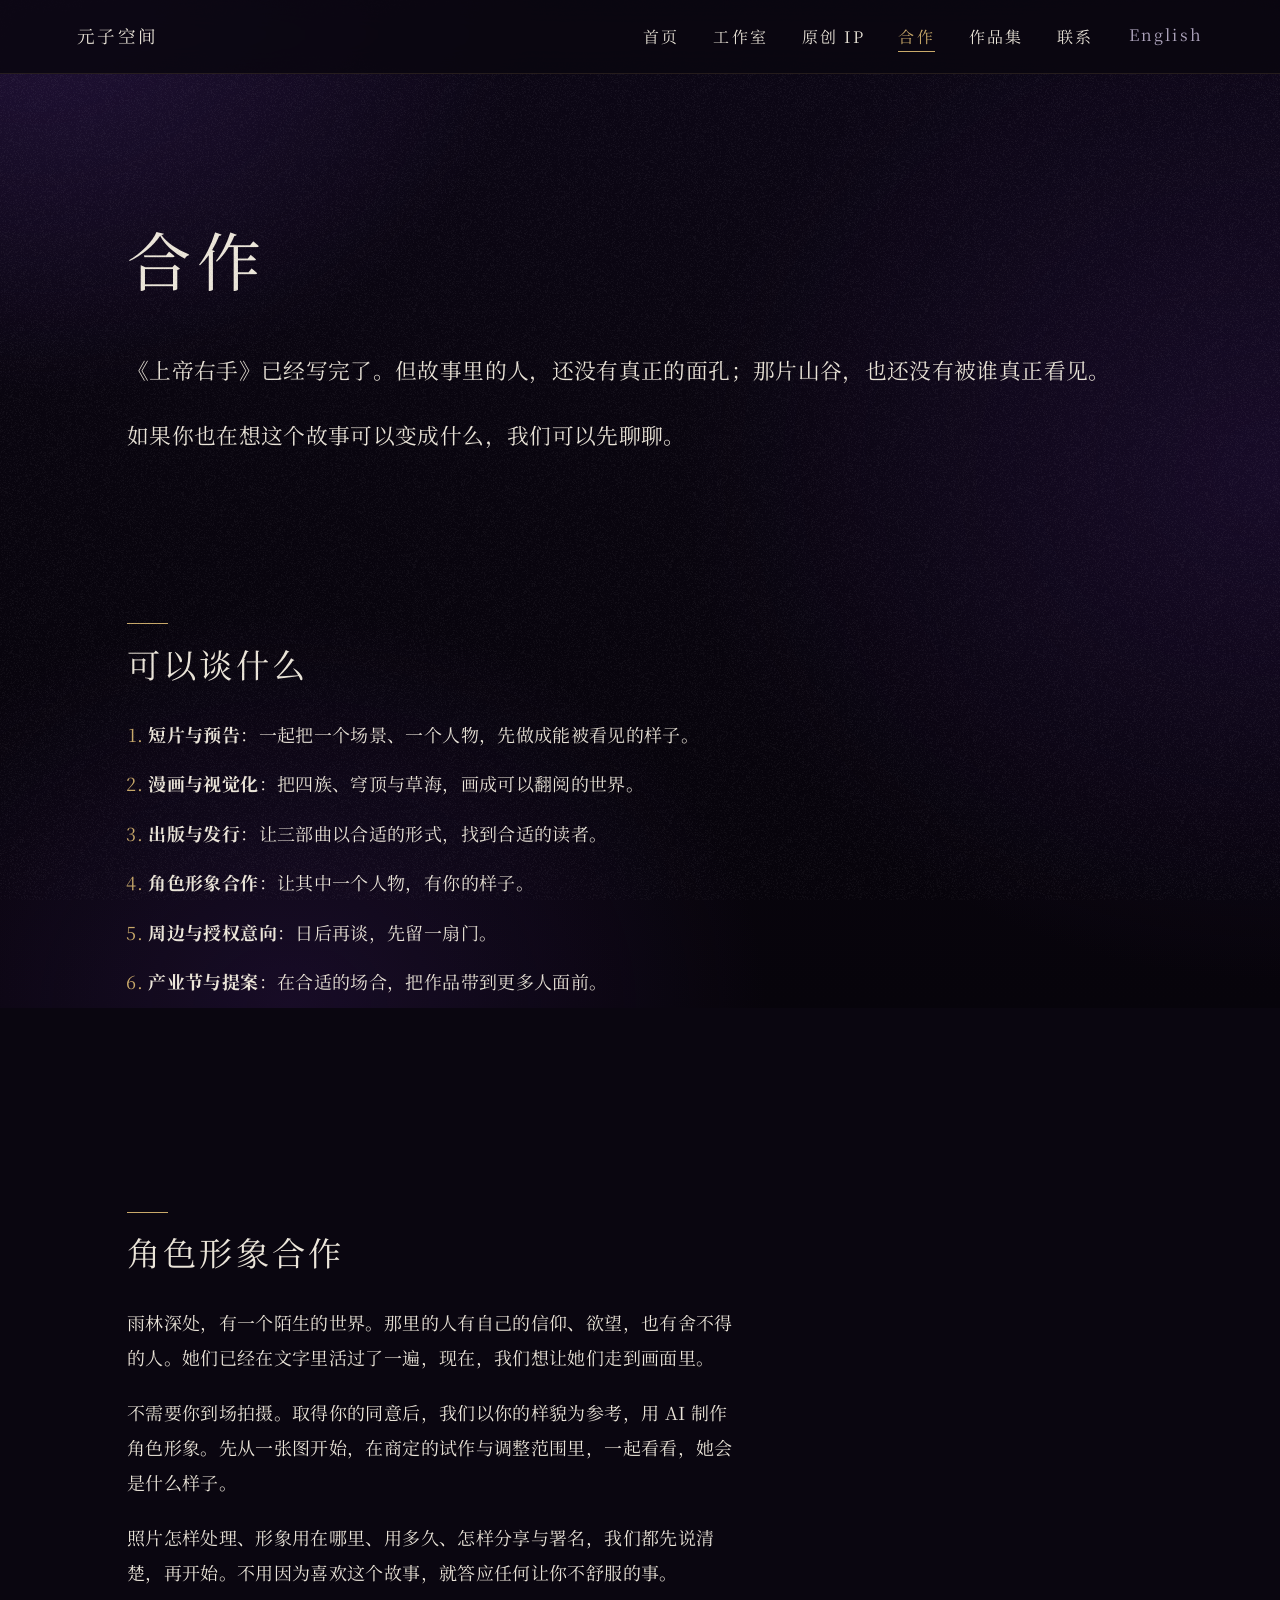
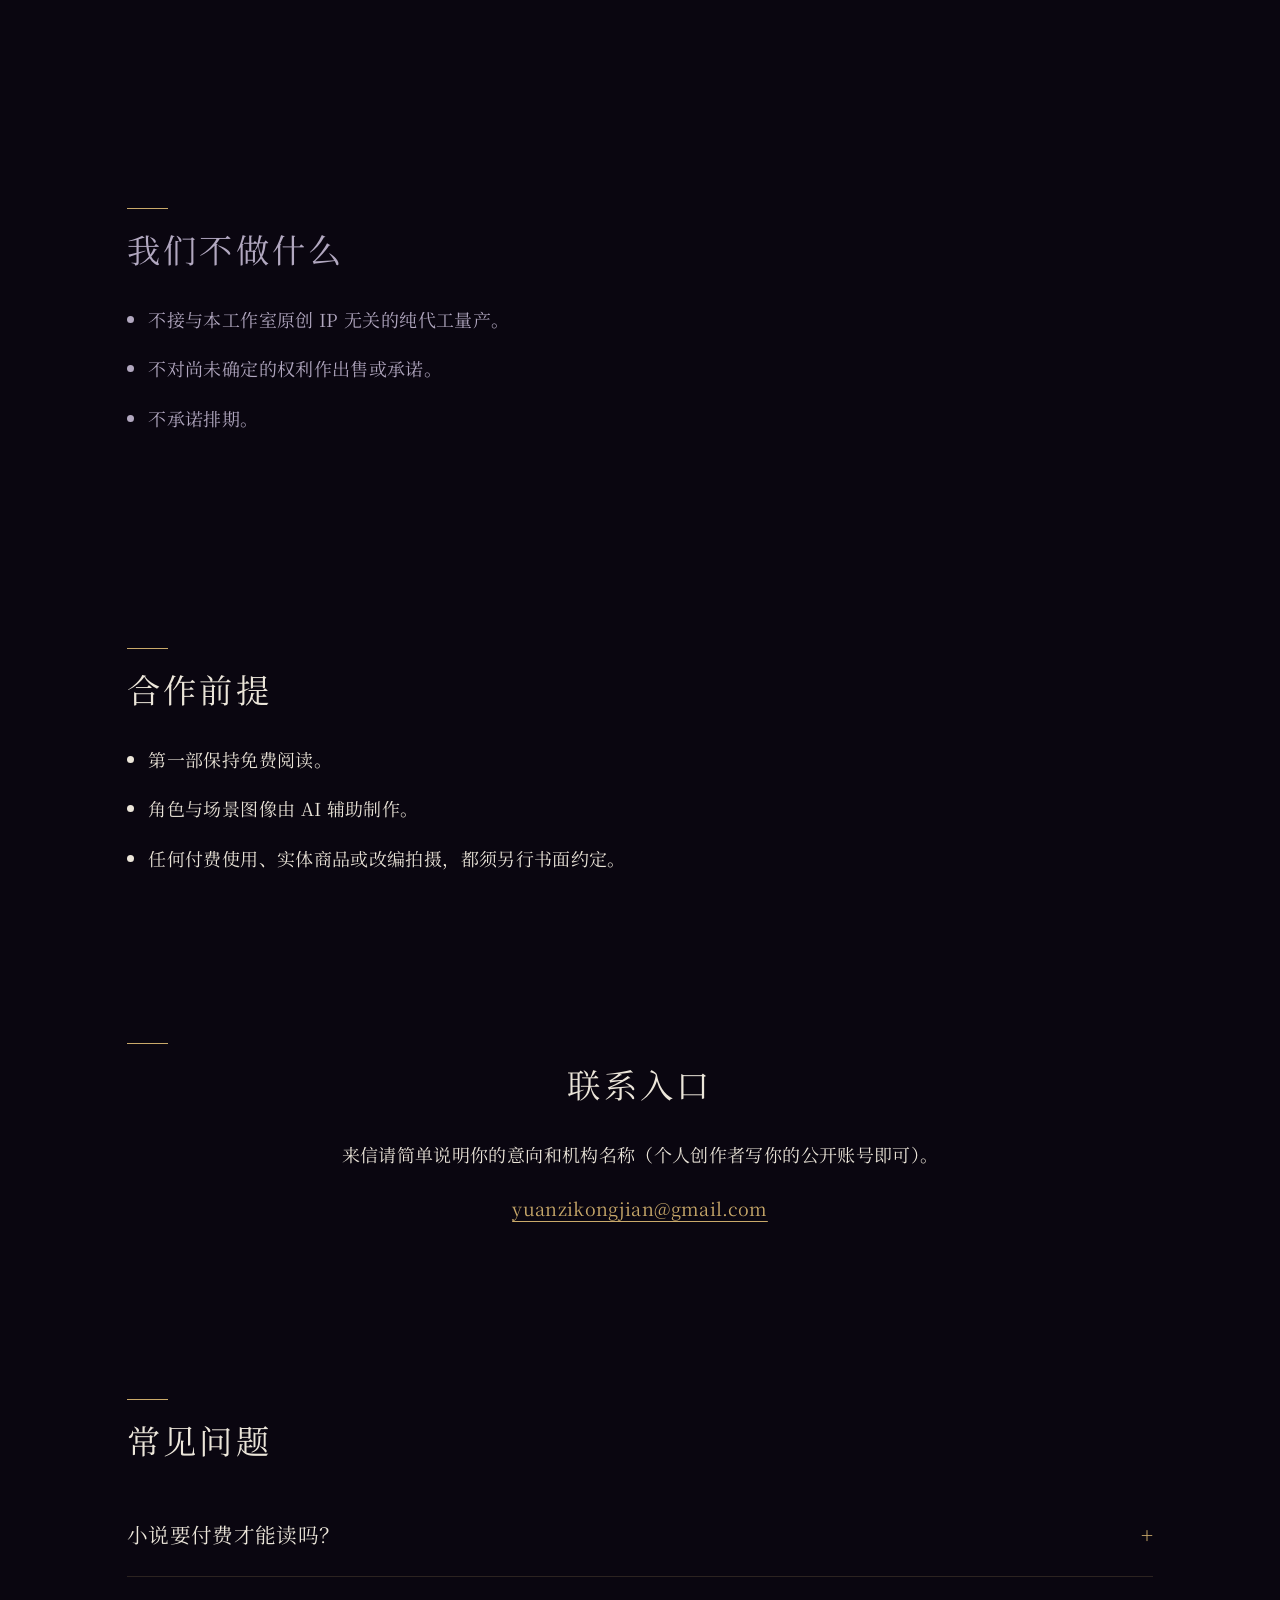
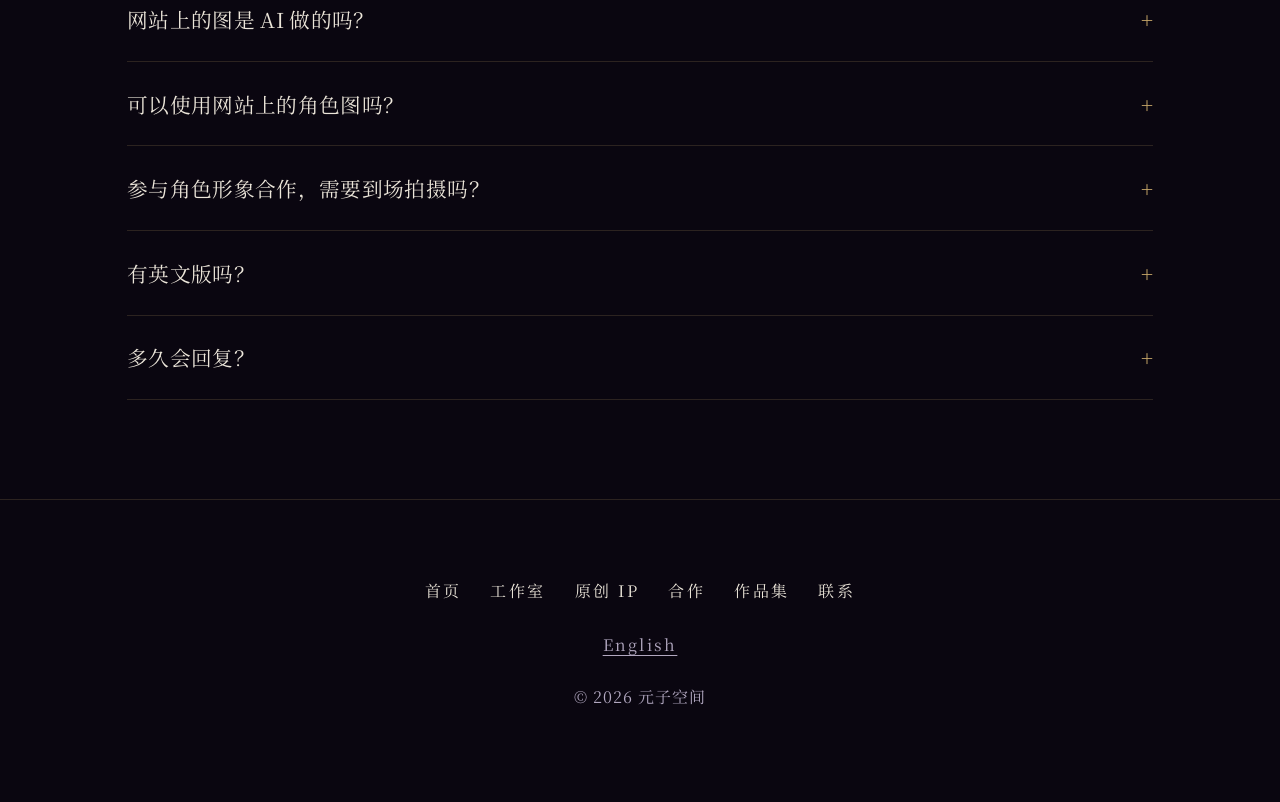
==== collaborate/index.html @ 1648a004 "Add files via upload" ====
<!doctype html>
<html lang="zh-Hans">
<head>
<meta name="robots" content="noindex, nofollow">
<meta charset="utf-8">
<meta name="viewport" content="width=device-width, initial-scale=1">
<meta name="color-scheme" content="dark">
<meta name="theme-color" content="#0a0610">
<title>合作 · 元子空间</title>
<link rel="stylesheet" href="../assets/style.css">
</head>
<body>
<header class="site-header">
  <a class="brand" href="../index.html">元子空间</a>
  <button class="menu-btn" type="button" aria-expanded="false" aria-controls="site-nav">菜单</button>
  <a class="lang lang-bar" href="../en/collaborate/index.html" lang="en">English</a>
  <nav id="site-nav" class="site-nav" aria-label="主导航">
    <ul><li><a href="../index.html">首页</a></li><li><a href="../studio/index.html">工作室</a></li><li><a href="../originals/index.html">原创 IP</a></li><li><a href="../collaborate/index.html" aria-current="page">合作</a></li><li><a href="../work/index.html">作品集</a></li><li><a href="../contact/index.html">联系</a></li></ul>
    <a class="lang" href="../en/collaborate/index.html" lang="en">English</a>
  </nav>
</header>
<main>

<section class="block page-head">
  <h1>合作</h1>
  <p class="lead">《上帝右手》已经写完了。但故事里的人，还没有真正的面孔；那片山谷，也还没有被谁真正看见。</p>
  <p class="lead">如果你也在想这个故事可以变成什么，我们可以先聊聊。</p>
</section>
<section class="block"><h2>可以谈什么</h2><ol class="list numbered"><li><b>短片与预告</b>：一起把一个场景、一个人物，先做成能被看见的样子。</li><li><b>漫画与视觉化</b>：把四族、穹顶与草海，画成可以翻阅的世界。</li><li><b>出版与发行</b>：让三部曲以合适的形式，找到合适的读者。</li><li><b>角色形象合作</b>：让其中一个人物，有你的样子。</li><li><b>周边与授权意向</b>：日后再谈，先留一扇门。</li><li><b>产业节与提案</b>：在合适的场合，把作品带到更多人面前。</li></ol></section>
<section class="block prose">
  <h2>角色形象合作</h2>
  <p>雨林深处，有一个陌生的世界。那里的人有自己的信仰、欲望，也有舍不得的人。她们已经在文字里活过了一遍，现在，我们想让她们走到画面里。</p>
  <p>不需要你到场拍摄。取得你的同意后，我们以你的样貌为参考，用 AI 制作角色形象。先从一张图开始，在商定的试作与调整范围里，一起看看，她会是什么样子。</p>
  <p>照片怎样处理、形象用在哪里、用多久、怎样分享与署名，我们都先说清楚，再开始。不用因为喜欢这个故事，就答应任何让你不舒服的事。</p>
</section>
<section class="block dim"><h2>我们不做什么</h2><ul class="list">
  <li>不接与本工作室原创 IP 无关的纯代工量产。</li><li>不对尚未确定的权利作出售或承诺。</li><li>不承诺排期。</li></ul></section>
<section class="block"><h2>合作前提</h2><ul class="list">
  <li>第一部保持免费阅读。</li>
  <li>角色与场景图像由 AI 辅助制作。</li>
  <li>任何付费使用、实体商品或改编拍摄，都须另行书面约定。</li></ul></section>
<section class="block contact-strip">
  <h2>联系入口</h2>
  <p>来信请简单说明你的意向和机构名称（个人创作者写你的公开账号即可）。</p>
  <p><a href="mailto:yuanzikongjian@gmail.com">yuanzikongjian@gmail.com</a></p>
</section>
<section class="block faq"><h2>常见问题</h2><details><summary>小说要付费才能读吗？</summary><p>第一部在作者博客「元子空间」免费阅读。第二、三部已经写完，暂未公开。</p></details><details><summary>网站上的图是 AI 做的吗？</summary><p>小说文字为作者原创。角色与场景图像由 AI 辅助制作。</p></details><details><summary>可以使用网站上的角色图吗？</summary><p>未经书面同意，请不要用于商业用途。如有需要，请来信说明，具体安排另行书面约定。</p></details><details><summary>参与角色形象合作，需要到场拍摄吗？</summary><p>不需要。取得你的同意后，我们以你提供的样貌参考制作形象；照片怎样处理、用在哪里、用多久，开始前都会先说清楚。</p></details><details><summary>有英文版吗？</summary><p>英文版即将推出</p></details><details><summary>多久会回复？</summary><p>一周内回复。</p></details></section>
</main>
<footer class="site-footer">
  <ul class="foot-nav"><li><a href="../index.html">首页</a></li><li><a href="../studio/index.html">工作室</a></li><li><a href="../originals/index.html">原创 IP</a></li><li><a href="../collaborate/index.html" aria-current="page">合作</a></li><li><a href="../work/index.html">作品集</a></li><li><a href="../contact/index.html">联系</a></li></ul>
  <p><a class="lang" href="../en/collaborate/index.html" lang="en">English</a></p>
  <p class="small">© 2026 元子空间</p>
</footer>
<script src="../assets/reveal.js"></script>
<script src="../assets/nav.js"></script>
</body>
</html>
---- assets/style.css ----
/* [PREVIEW premium-v1 2026-11-25] 本文件为预览副本：:root 配色已换为暗紫，末尾追加「PREMIUM v1」覆盖块。
   P1-6 工作室网站 · 样式
   纯 CSS；字体全部自托管（assets/fonts/，woff2，SIL OFL 1.1），无外部字体或 CDN。
   配色按 P1-4 暗底方案。 */

/* ---------- 字体（自托管，font-display: swap） ---------- */
@font-face{font-family:"RHG Noto Serif SC";src:url("fonts/NotoSerifSC-Regular-subset.woff2") format("woff2");font-weight:400;font-style:normal;font-display:swap}
@font-face{font-family:"RHG Noto Serif SC";src:url("fonts/NotoSerifSC-Bold-subset.woff2") format("woff2");font-weight:600 700;font-style:normal;font-display:swap}
@font-face{font-family:"RHG Cormorant";src:url("fonts/CormorantGaramond-Medium-latin.woff2") format("woff2");font-weight:400 600;font-style:normal;font-display:swap}
@font-face{font-family:"RHG Cormorant";src:url("fonts/CormorantGaramond-MediumItalic-latin.woff2") format("woff2");font-weight:400 600;font-style:italic;font-display:swap}
@font-face{font-family:"RHG EB Garamond";src:url("fonts/EBGaramond-Regular-latin.woff2") format("woff2");font-weight:400;font-style:normal;font-display:swap}
@font-face{font-family:"RHG EB Garamond";src:url("fonts/EBGaramond-SemiBold-latin.woff2") format("woff2");font-weight:600 700;font-style:normal;font-display:swap}
@font-face{font-family:"RHG EB Garamond";src:url("fonts/EBGaramond-Italic-latin.woff2") format("woff2");font-weight:400;font-style:italic;font-display:swap}

:root{
  --night:#0a0610; --stone:#110a1a; --line:rgba(201,169,106,.18); --bone:#ece6da;
  --moss:#b2a8c0; --gold:#c9a96a; --forest:#1f2a22; --cold:#6f8fa6;
  --pad:5vw; --gap:18vh;
  --sys-serif:"Songti SC","STSong","Noto Serif CJK SC","Source Han Serif SC","SimSun",Georgia,"Times New Roman",serif;
  --sys-sans:system-ui,-apple-system,"Segoe UI","PingFang SC","Hiragino Sans GB","Microsoft YaHei","Noto Sans CJK SC",Roboto,sans-serif;
  /* 中文页 */
  --body:"RHG Noto Serif SC",var(--sys-serif);
  --display:"RHG Noto Serif SC",var(--sys-serif);
  --ui:"RHG Noto Serif SC",var(--sys-serif);
  --track-ui:.18em;
}
html[lang="en"]{
  --body:"RHG EB Garamond","RHG Noto Serif SC",Garamond,Georgia,var(--sys-serif);
  --display:"RHG Cormorant","RHG EB Garamond","RHG Noto Serif SC",Garamond,Georgia,var(--sys-serif);
  --ui:"RHG EB Garamond","RHG Noto Serif SC",Georgia,var(--sys-serif);
  --track-ui:.14em;
}
*{box-sizing:border-box}
html{-webkit-text-size-adjust:100%;text-rendering:optimizeLegibility;-webkit-font-smoothing:antialiased;-moz-osx-font-smoothing:grayscale}
body{margin:0;background:var(--night);color:var(--bone);font-family:var(--body);font-size:17px;line-height:1.85;letter-spacing:.02em;overflow-wrap:anywhere;font-kerning:normal}
html[lang="en"] body{font-size:19px;line-height:1.65;letter-spacing:0;font-variant-numeric:oldstyle-nums}
img{max-width:100%;display:block}
a{color:var(--gold);text-decoration-thickness:1px;text-underline-offset:.25em}
a:focus-visible,button:focus-visible,summary:focus-visible{outline:1px solid var(--gold);outline-offset:4px}
h1,h2,h3{font-family:var(--display);font-weight:400;line-height:1.35;margin:0 0 .7em;letter-spacing:.1em}
html[lang="en"] h1,html[lang="en"] h2,html[lang="en"] h3{font-weight:500;letter-spacing:.01em;line-height:1.15}
h1{font-size:clamp(2.1rem,4vw,3.6rem)}
h2{font-size:clamp(1.3rem,1.9vw,1.7rem);color:var(--gold)}
html[lang="en"] h2{font-size:clamp(1.6rem,2.3vw,2.1rem)}
h3{font-size:1.15rem}
html[lang="en"] h3{font-size:1.4rem}
p{margin:0 0 1.1em}
b{font-weight:600}
.muted{color:var(--moss)}
.small{font-size:.82rem;color:var(--moss);letter-spacing:.06em}
.lead{font-size:clamp(1.05rem,1.4vw,1.25rem);line-height:1.9}
html[lang="en"] .lead{font-size:clamp(1.2rem,1.6vw,1.45rem);line-height:1.6}
.eyebrow{color:var(--gold);letter-spacing:.32em;font-family:var(--ui);font-size:.8rem;text-transform:uppercase}

/* 待定占位：醒目黄底（保留系统无衬线，便于识别） */
mark.tbd{background:#ffd400;color:#111;font-family:var(--sys-sans);font-size:.82em;letter-spacing:0;padding:.05em .35em;border-radius:2px;line-height:1.6;box-decoration-break:clone;-webkit-box-decoration-break:clone;font-style:normal;font-weight:400;text-transform:none}
mark.tbd:empty{display:none}
.note{font-size:.88rem;margin-top:.8em}

/* 内部草案条（上线前删除） */
.draftbar{background:#3a2f12;color:#ffd400;font-family:var(--sys-sans);font-size:.78rem;text-align:center;padding:.35em var(--pad);letter-spacing:.04em}

/* 页眉与导航 */
.site-header{display:flex;align-items:center;justify-content:space-between;gap:1rem;flex-wrap:wrap;padding:1.1rem var(--pad);border-bottom:1px solid var(--line);background:rgba(11,10,9,.96);position:sticky;top:0;z-index:10}
.brand{color:var(--bone);text-decoration:none;font-size:1rem;letter-spacing:.12em}
.site-nav{display:flex;align-items:center;gap:2.2rem;font-family:var(--ui);font-size:.86rem;letter-spacing:var(--track-ui)}
html[lang="en"] .site-nav{text-transform:uppercase;font-size:.8rem}
.site-nav ul{display:flex;gap:1.9rem;list-style:none;margin:0;padding:0;flex-wrap:wrap}
.site-nav a{color:var(--bone);text-decoration:none;padding-bottom:.2em}
.site-nav a:hover{color:var(--gold)}
.site-nav a[aria-current="page"]{color:var(--gold);border-bottom:1px solid var(--gold)}
.lang{color:var(--moss)!important;font-family:var(--ui);letter-spacing:var(--track-ui)}
.lang-bar{display:none}
.related-links{list-style:none;margin:.9em 0 0;padding:0;display:flex;flex-direction:column;gap:.5em}
.related-links a{color:var(--bone);text-decoration:none;border-bottom:1px solid var(--line);padding-bottom:.12em;align-self:flex-start;font-family:var(--ui);font-size:.92rem;letter-spacing:var(--track-ui)}
.related-links a:hover{color:var(--gold);border-color:var(--gold)}
.menu-btn{display:none;background:none;border:1px solid var(--line);color:var(--bone);font-family:var(--ui);font-size:.85rem;letter-spacing:var(--track-ui);padding:.4em 1em;border-radius:0;cursor:pointer}

/* 通用区块 */
main{display:block}
.block{padding:calc(var(--gap)/2) var(--pad);max-width:1180px;margin:0 auto}
.block + .block{border-top:1px solid var(--line)}
.page-head{padding-top:14vh}
.page-head h1{margin-bottom:.8em}
.center{text-align:center}
.big{font-family:var(--display);font-size:clamp(1.45rem,2.4vw,2.1rem);line-height:1.7;letter-spacing:.08em;max-width:26em;margin:0 auto}
html[lang="en"] .big{font-size:clamp(1.7rem,2.9vw,2.6rem);line-height:1.3;letter-spacing:0;font-weight:500}
.big a{color:var(--bone);text-decoration:none}
.big a:hover{color:var(--gold)}
.prose p{max-width:36em}
html[lang="en"] .prose p{max-width:34em}
.dim,.dim h2{color:var(--moss)}
.two-col{display:grid;grid-template-columns:4fr 8fr;gap:4rem}
.compare{display:grid;grid-template-columns:1fr 1fr;gap:4rem}
.list{padding-left:1.2em;margin:0}
.list li{margin-bottom:.8em}
.numbered li::marker{color:var(--gold);font-family:var(--ui)}

/* 按钮：细线、宽字距，出版物式 */
.btns,.cta-row{display:flex;gap:1rem;flex-wrap:wrap}
.btn{display:inline-block;padding:.85em 2em;border-radius:0;font-family:var(--ui);font-size:.88rem;text-decoration:none;text-align:center;letter-spacing:var(--track-ui);line-height:1.4;transition:background-color .2s,color .2s}
html[lang="en"] .btn{text-transform:uppercase;font-size:.8rem}
.btn-solid{background:var(--gold);color:#14110e;border:1px solid var(--gold)}
.btn-solid:hover{background:#d8bb80}
.btn-line{border:1px solid rgba(201,169,106,.8);color:var(--gold);background:rgba(11,10,9,.35)}
.btn-line:hover{background:rgba(201,169,106,.12)}

/* 占位块 */
.ph{display:flex;align-items:center;justify-content:center;text-align:center;padding:1rem;background:repeating-linear-gradient(135deg,#1a1713 0 12px,#14110e 12px 24px);border:1px dashed #5a5246}

/* 作品卡 / 身份卡 */
.ip-card{display:grid;grid-template-columns:minmax(180px,300px) 1fr;gap:4rem;align-items:start}
.ip-card h2 a{color:var(--bone);text-decoration:none}
.cover{aspect-ratio:2/3;width:100%;overflow:hidden;background:#14110e}
.cover img{width:100%;height:100%;object-fit:cover;object-position:center}
.tags{display:flex;flex-wrap:wrap;gap:.6rem;list-style:none;padding:0;margin:1.2rem 0 0;font-family:var(--ui);font-size:.8rem;letter-spacing:.08em}
.tags li{border:1px solid rgba(201,169,106,.7);color:var(--gold);padding:.25em .9em}
.chips{display:inline-flex;flex-wrap:wrap;justify-content:center;text-decoration:none;font-family:var(--ui);color:var(--bone);letter-spacing:var(--track-ui);font-size:.9rem}
.chips span{padding:.4em 1.4em;border-left:1px solid var(--line)}
.chips span:first-child{border-left:0}
.chips:hover span{color:var(--gold)}
.contact-strip{text-align:center}

/* 规格表 */
.spec{display:grid;grid-template-columns:9em 1fr;gap:.7em 2em;margin:1.6rem 0 0}
.spec dt{color:var(--moss);font-family:var(--ui);font-size:.82rem;letter-spacing:.12em;padding-top:.3em}
.spec dd{margin:0;border-bottom:1px solid var(--line);padding-bottom:.7em}

/* 角色条 */
.chars{list-style:none;padding:0;margin:0;display:grid;grid-template-columns:repeat(auto-fill,minmax(220px,1fr));gap:2.4rem}
.portrait{aspect-ratio:3/4;margin-bottom:1.1rem}
.char p{font-size:.95em}

/* FAQ */
.faq details{border-bottom:1px solid var(--line);padding:1em 0}
.faq summary{cursor:pointer;font-size:1.05em}
.faq details p{margin:.8em 0 0;color:var(--bone)}
.empty{min-height:30vh;display:flex;align-items:center;justify-content:center}

/* 页脚 */
.site-footer{border-top:1px solid var(--line);padding:3.5rem var(--pad);font-family:var(--ui);text-align:center}
.foot-nav{display:flex;flex-wrap:wrap;justify-content:center;gap:1.6rem;list-style:none;padding:0;margin:0 0 1.2rem;letter-spacing:var(--track-ui)}
html[lang="en"] .foot-nav{text-transform:uppercase;font-size:.78rem}
.foot-nav a{color:var(--bone);text-decoration:none;font-size:.86rem}

/* ============ 首页首屏（海报式） ============
   桌面横版：tagline 大字压在左上角；书名与按钮在左下；全部停在手的左侧。
   横版终图中，手部最左约在画面 35.2%（50–70% 高度）、40.4%（上半）、42.1%（70–80% 高度）。 */
.hero{position:relative;margin:0;overflow:hidden;background:#060e0f;aspect-ratio:16/9;max-height:100vh;width:100%}
.hero-media{position:absolute;inset:0}
.hero-media > picture{display:block;width:100%;height:100%}
.hero-img{width:100%;height:100%;object-fit:cover;object-position:center}
.hero::after{content:"";position:absolute;inset:0;background:linear-gradient(90deg,rgba(4,8,9,.62) 0%,rgba(4,8,9,.28) 30%,rgba(4,8,9,0) 46%);pointer-events:none}
.tagline{position:absolute;z-index:1;left:var(--pad);top:9%;margin:0;color:#f1ebdf;font-family:var(--display);font-weight:400;font-size:3.9vw;line-height:1.36;letter-spacing:.14em;text-shadow:0 2px 24px rgba(0,0,0,.55)}
html[lang="en"] .tagline{font-size:4.25vw;line-height:1.04;letter-spacing:.005em;font-weight:500}
.tagline .p{display:block}
.tagline .s + .s .p:first-child{margin-top:.18em}
.hero-text{position:absolute;z-index:1;left:var(--pad);bottom:9%;max-width:30vw}
.hero-title{margin:0 0 1.5rem;color:var(--bone);font-family:var(--display);font-size:1.55vw;letter-spacing:.42em;line-height:1.4}
html[lang="en"] .hero-title{font-size:2.1vw;letter-spacing:.03em;font-weight:500}
.hero-title::before{content:"";display:block;width:2.6rem;height:1px;background:var(--gold);margin-bottom:1.1rem}
.hero-text .btns{gap:.8rem;flex-wrap:nowrap}
.hero-meta{padding:.9rem var(--pad);font-family:var(--ui);font-size:.82rem;color:var(--moss);letter-spacing:.06em;border-bottom:1px solid var(--line)}
.hero-meta p{margin:.2em 0}

/* 手机 */
@media (max-width:760px){
  :root{--pad:6vw;--gap:12vh}
  body{font-size:16px}
  html[lang="en"] body{font-size:18px}
  h1{font-size:clamp(1.9rem,8vw,2.5rem)}
  .menu-btn{display:inline-block;order:3;margin-left:.55rem}
  .lang-bar{display:inline-block;order:2;margin-left:auto;padding:.4em 0;font-size:.85rem;white-space:nowrap}
  .brand{order:1}
  .site-nav{order:4}
  .site-nav > .lang{display:none}
  .js .site-nav{display:none;width:100%}
  .js .site-nav.open{display:flex}
  .site-nav{flex-direction:column;align-items:flex-start;gap:.9rem;width:100%}
  .site-nav ul{flex-direction:column;gap:.7rem}
  .two-col,.compare,.ip-card{grid-template-columns:1fr;gap:1.6rem}
  .ip-card .cover{max-width:260px}
  .spec{grid-template-columns:1fr;gap:.2em}
  .spec dd{margin-bottom:.8em}
  .chips{display:grid;grid-template-columns:1fr 1fr;gap:.4rem}
  .chips span{border:1px solid var(--line)}
  .chips span:first-child{border-left:1px solid var(--line)}
  .btns .btn,.cta-row .btn{flex:1 1 100%}
  .chars{grid-template-columns:1fr}
  .portrait{max-width:280px}
}

/* 窄屏 / 竖屏首屏：9:16 竖版图（t187u）。竖图上部约 33.7% 是暗区。
   tagline、书名、按钮按顺序排在图前的文字块里（底色取竖图顶部 #060e0f），
   竖图用负边距上移，只让按钮落入竖图顶部暗区，不压手指。 */
@media (max-width:768px), (orientation:portrait){
  .hero{aspect-ratio:auto;max-height:none;height:auto;display:flex;flex-direction:column}
  .hero::after{display:none}
  .tagline,html[lang="en"] .tagline{position:relative;order:0;left:auto;top:auto;padding:1.9rem var(--pad) 0}
  .tagline{font-size:min(7.6vw,3.2rem);line-height:1.5;letter-spacing:.1em}
  html[lang="en"] .tagline{font-size:min(8.8vw,3.6rem);line-height:1.04}
  .tagline .s{display:block}
  .tagline .p{display:inline}
  html[lang="en"] .tagline .p{display:block}
  .tagline .s + .s{margin-top:.1em}
  .hero-text{position:relative;order:1;z-index:1;left:auto;bottom:auto;max-width:none;padding:1.3rem var(--pad) 0}
  .hero-title{font-size:min(4.4vw,1.5rem);margin-bottom:1rem}
  html[lang="en"] .hero-title{font-size:min(5.6vw,1.9rem)}
  .hero-title::before{width:2rem;margin-bottom:.8rem}
  .hero-text .btns{flex-wrap:nowrap;gap:.7rem}
  .hero-text .btns .btn{flex:1 1 0;padding:.8em .4em;white-space:nowrap}
  .hero-media{position:relative;inset:auto;order:2;margin-top:-32vw}
  .hero-media > picture{height:auto}
  .hero-img{height:auto;aspect-ratio:9/16;object-fit:cover;object-position:center}
}
@media (prefers-reduced-motion:no-preference){html{scroll-behavior:smooth}}

/* ============ 首页视差（assets/plx.js） ============
   默认（无 JS、reduced-motion、图层未加载完）：.plx 不显示，只看合成图 .hero-img，与改动前完全一致。
   plx.js 给 <html> 加 .js-plx（标题淡入上移），两层图都加载成功后再加 .plx-live（显示图层并开始移动）。
   图层压在合成图上方；背景层下移时露出的上沿是合成图本身（同一画面），不会出现黑缝。
   手层只朝远离前臂断口的方向移：桌面只向上（断口在顶边），手机只向下（断口在底边）；手层不淡出、不缩放。 */
.plx{display:none;position:absolute;inset:0;overflow:hidden;pointer-events:none}
.js-plx .plx{display:block;visibility:hidden}
.plx-live .plx{visibility:visible}
.plx-layer{position:absolute;inset:0;will-change:transform}
.plx-layer picture{position:absolute;inset:0;display:block;will-change:transform}
.plx img{width:100%;height:100%;object-fit:cover;object-position:center}
/* 位移由 plx.js 直接写 style.transform：外层 .plx-layer = 滚动，内层 picture = 鼠标，两者叠加互不覆盖 */
@keyframes plx-rise{from{opacity:0;transform:translate3d(0,var(--rise,18px),0)}to{opacity:1;transform:none}}
/* 淡入顺序：tagline → 书名 → 按钮；2.8s，柔和缓动；按钮比书名晚 0.7s */
.js-plx .tagline{animation:plx-rise 2.8s cubic-bezier(.22,.61,.36,1) .2s both}
.js-plx .hero-title{animation:plx-rise 2.8s cubic-bezier(.22,.61,.36,1) .9s both}
.js-plx .hero-text .btns{animation:plx-rise 2.8s cubic-bezier(.22,.61,.36,1) 1.6s both}
@media (max-width:768px), (orientation:portrait){.js-plx .tagline,.js-plx .hero-title,.js-plx .hero-text .btns{--rise:10px}}
@media (prefers-reduced-motion:reduce){
  .plx{display:none!important}
  .js-plx .tagline,.js-plx .hero-title,.js-plx .hero-text .btns{animation:none}
}


/* 作品集列表 */
.work-list{list-style:none;padding:0;margin:0;max-width:36em}
.work-list li{margin:0 0 1.8rem;padding:0 0 1.5rem;border-bottom:1px solid var(--line)}
.work-list li:last-child{border-bottom:0;margin-bottom:0;padding-bottom:0}
.work-list h3{margin:0 0 .35em}
.work-list p{margin:0 0 .35em}
.social-links a + a{margin-left:.7em}

/* 人物卡轮播：一次三张，中间彩色稍大，两侧灰度稍后叠成扇形 */
.char-carousel.is-on .char-data{position:absolute;left:-9999px;width:1px;height:1px;overflow:hidden}
.char-ui{display:flex;align-items:center;justify-content:center;gap:.15rem;user-select:none}
.char-nav{flex:0 0 auto;width:2.4rem;height:2.6rem;border:1px solid var(--line);background:transparent;color:var(--gold);font-size:1.7rem;line-height:1;cursor:pointer;padding:0}
.char-nav[hidden]{display:none}
.char-stage{position:relative;flex:1 1 auto;width:min(100%,540px);height:430px;touch-action:pan-y}
.char-slot{position:absolute;top:50%;left:50%;width:46%;aspect-ratio:3/4;padding:0;border:1px solid var(--line);background:#16130f;overflow:hidden;cursor:pointer;transform-origin:center center;transition:transform .35s ease,filter .35s ease}
.char-slot img{width:100%;height:100%;object-fit:cover;object-position:center top;pointer-events:none}
.char-slot.is-center{z-index:3;width:54%;transform:translate(-50%,-52%);border-color:rgba(201,169,106,.45);box-shadow:0 18px 40px rgba(0,0,0,.5);filter:none}
.char-slot.is-left{z-index:2;transform:translate(-98%,-48%) scale(.84) rotate(-7deg);filter:grayscale(1)}
.char-slot.is-right{z-index:1;transform:translate(-2%,-48%) scale(.84) rotate(7deg);filter:grayscale(1)}
.char-ph{display:flex;align-items:center;justify-content:center;height:100%;padding:.8rem;color:var(--moss);font-family:var(--ui);font-size:.85rem;text-align:center;background:repeating-linear-gradient(135deg,#1a1713 0 12px,#14110e 12px 24px)}
.char-caption{text-align:center;max-width:32em;margin:1.3rem auto 0}
.char-caption h3{margin:0 0 .35em;color:var(--bone)}
.char-caption p{margin:0;color:var(--moss)}
.char-modal{position:fixed;inset:0;z-index:80}
.char-modal[hidden]{display:none!important}
.char-modal-backdrop{position:absolute;inset:0;background:rgba(0,0,0,.78)}
.char-modal-box{position:relative;z-index:1;max-width:920px;max-height:calc(100vh - 3rem);margin:1.5rem auto;background:var(--stone);border:1px solid var(--line);padding:1.2rem var(--pad) 2rem;overflow:auto}
.char-modal-close{float:right;border:0;background:transparent;color:var(--bone);font-size:1.8rem;cursor:pointer;line-height:1;padding:.1em .25em}
.char-modal-img{clear:both;margin:0 0 1.1rem}
.char-modal-img img{width:100%;height:auto;object-fit:contain;max-height:70vh;margin:0 auto}
.char-modal-box h3{margin:0 0 .4em}
.char-modal-box p{margin:0;max-width:36em}
@media (max-width:760px){
  .char-stage{height:340px;width:100%}
  .char-slot.is-center{width:58%}
  .char-slot.is-left{transform:translate(-90%,-48%) scale(.78) rotate(-6deg)}
  .char-slot.is-right{transform:translate(-10%,-48%) scale(.78) rotate(6deg)}
  .char-nav{width:2rem;height:2.4rem}
  .char-modal-box{margin:.6rem;max-height:calc(100vh - 1.2rem);padding:1rem}
}
@media (prefers-reduced-motion:reduce){
  .char-slot{transition:none}
}


/* =====================================================================
   PREMIUM v1（本地预览 2026-11-25）— 覆盖块，放在最后以覆盖上面的旧规则
   配色：暗紫近黑 + 金；青色只用于按下/激活/焦点。缓动统一 cubic-bezier(.4,0,.2,1)（缓进缓出，无回弹）。
   ===================================================================== */
:root{
  --plum:#1e1233; --gold-hi:#dcc088; --cyan:#5fd4c8;
  --ease:cubic-bezier(.4,0,.2,1);
  --pad:6vw;
}
html{background:var(--night)}
body{background:transparent;font-size:18px;line-height:1.95}
html[lang="en"] body{font-size:20px;line-height:1.7}

/* ---- 背景：深紫→近黑的大面积缓慢渐变（固定层，仅 transform 漂移）+ 极淡颗粒 ---- */
body::before{content:"";position:fixed;inset:-12%;z-index:-1;pointer-events:none;
  background:
    radial-gradient(62vmax 52vmax at 12% 8%,rgba(52,28,86,.55),transparent 62%),
    radial-gradient(70vmax 60vmax at 90% 52%,rgba(38,18,66,.5),transparent 66%),
    radial-gradient(60vmax 50vmax at 28% 100%,rgba(44,22,72,.45),transparent 62%),
    linear-gradient(180deg,#0e0819 0%,#0a0610 46%,#07040b 100%);
  animation:bg-drift 90s var(--ease) infinite alternate;will-change:transform}
@keyframes bg-drift{from{transform:translate3d(-2%,-1%,0) scale(1)}to{transform:translate3d(2%,2%,0) scale(1.08)}}
body::after{content:"";position:fixed;inset:0;z-index:5;pointer-events:none;
  background:url("img/grain.png") repeat;background-size:256px 256px;opacity:.045}

/* ---- 链接与焦点（青色 = 按下/焦点） ---- */
a{transition:color .4s var(--ease),border-color .4s var(--ease)}
a:hover{color:var(--gold-hi)}
a:active{color:var(--cyan)}
a:focus-visible,button:focus-visible,summary:focus-visible{outline:2px solid var(--cyan);outline-offset:4px}

/* ---- 页眉 / 导航 ---- */
.site-header{background:rgba(10,6,16,.86);-webkit-backdrop-filter:blur(14px);backdrop-filter:blur(14px);border-bottom:1px solid rgba(201,169,106,.14);padding:1.2rem var(--pad)}
.brand{font-size:1.1rem;letter-spacing:.14em;transition:color .4s var(--ease)}
.brand:hover{color:var(--gold-hi)}
:root{--track-ui:.14em}
html[lang="en"]{--track-ui:.12em}
.site-nav{font-size:1rem;gap:2.2rem}
html[lang="en"] .site-nav{font-size:1rem}
.site-nav ul{gap:2.1rem}
.site-nav a{transition:color .4s var(--ease),border-color .4s var(--ease)}
.site-nav a:hover{color:var(--gold-hi)}
.site-nav a:active{color:var(--cyan)}
.lang{font-size:1rem}
.menu-btn{font-size:1rem;min-height:44px;padding:.5em 1.2em;border-color:rgba(201,169,106,.5);transition:color .4s var(--ease),border-color .4s var(--ease)}
.menu-btn[aria-expanded="true"]{border-color:var(--cyan);color:var(--cyan)}

/* ---- 字级层级：标题大、次级文字 ≥16px ---- */
h1{font-size:clamp(2.4rem,5vw,4.4rem);line-height:1.25}
html[lang="en"] h1{font-size:clamp(2.8rem,5.6vw,5rem);line-height:1.08}
h2{font-size:clamp(1.7rem,2.6vw,2.4rem);color:var(--bone);margin-bottom:.9em}
html[lang="en"] h2{font-size:clamp(2.1rem,3.2vw,3rem)}
h2::before{content:"";display:block;width:2.6rem;height:1px;background:var(--gold);margin-bottom:1.1rem}
.dim h2{color:var(--moss)}
.ip-card h2 a{transition:color .4s var(--ease)}
.ip-card h2 a:hover{color:var(--gold-hi)}
h3{font-size:clamp(1.3rem,1.6vw,1.5rem)}
html[lang="en"] h3{font-size:clamp(1.55rem,1.9vw,1.8rem)}
.lead{font-size:clamp(1.15rem,1.7vw,1.5rem)}
html[lang="en"] .lead{font-size:clamp(1.3rem,1.9vw,1.65rem)}
.eyebrow{font-size:1rem;letter-spacing:.3em}
.small,.note,.hero-meta{font-size:1rem}
.big{font-size:clamp(1.7rem,3vw,2.9rem);line-height:1.65}
html[lang="en"] .big{font-size:clamp(2rem,3.6vw,3.4rem);line-height:1.25}
.big a{transition:color .5s var(--ease)}

/* ---- 留白分主次；去掉区块间暗分割线 ---- */
.block{padding:clamp(4rem,11vh,8rem) var(--pad)}
.block + .block{border-top:0}
.page-head{padding-top:clamp(6rem,16vh,11rem);padding-bottom:clamp(2rem,5vh,4rem)}
.block.related,.block.contact-strip{padding-top:clamp(2.5rem,6vh,4.5rem);padding-bottom:clamp(2.5rem,6vh,4.5rem)}
.block.center:has(.chips){padding-top:clamp(2rem,5vh,3.5rem);padding-bottom:clamp(2rem,5vh,3.5rem)}
.block.center:has(.big){padding-top:clamp(5rem,14vh,10rem);padding-bottom:clamp(5rem,14vh,10rem)}
.prose p{max-width:34em}

/* 书卡 */
.ip-card{grid-template-columns:minmax(200px,340px) 1fr;gap:clamp(2rem,5vw,5rem)}
.cover{position:relative;box-shadow:0 30px 80px rgba(0,0,0,.55)}
.cover::after{content:"";position:absolute;inset:0;background:linear-gradient(180deg,rgba(10,6,16,0) 62%,rgba(10,6,16,.5));pointer-events:none}

/* 规格表：不再逐行画线，靠留白 */
.spec{grid-template-columns:8em 1fr;gap:1.1em 2.4em}
.spec dt{font-size:1rem;letter-spacing:.1em;padding-top:.15em}
.spec dd{border-bottom:0;padding-bottom:0}

/* 标签：纯文字 + 金点，不再像按钮 */
.tags{gap:.4rem 1.8rem;font-size:1rem;letter-spacing:.06em;margin-top:1.4rem}
.tags li{border:0;padding:0 0 0 1.1rem;position:relative;color:var(--moss)}
.tags li::before{content:"";position:absolute;left:0;top:.82em;width:5px;height:5px;border-radius:50%;background:var(--gold)}

/* chips */
.chips{font-size:1rem}
.chips span{padding:.55em 1.6em;border-left:1px solid rgba(201,169,106,.35);transition:color .4s var(--ease)}
.chips:hover span{color:var(--gold-hi)}

/* 相关链接 / 作品集 / FAQ */
.related-links{gap:.9em}
.related-links a{font-size:1.05rem;border-bottom-color:rgba(201,169,106,.3);padding-bottom:.2em}
.related-links a:hover{border-color:var(--gold)}
.work-list{max-width:40em}
.work-list li{border-bottom:0;padding-bottom:0;margin-bottom:2.8rem}
.work-list h3{font-size:clamp(1.4rem,1.9vw,1.8rem)}
.faq details{padding:1.2em 0}
.faq summary{font-size:1.15em;list-style:none;display:flex;justify-content:space-between;gap:1rem;transition:color .4s var(--ease)}
.faq summary::-webkit-details-marker{display:none}
.faq summary::after{content:"+";color:var(--gold);transition:transform .45s var(--ease)}
.faq details[open] summary::after{transform:rotate(45deg)}
.faq summary:hover{color:var(--gold-hi)}

/* 页脚 */
.site-footer{padding:clamp(3rem,8vh,5rem) var(--pad)}
.foot-nav{gap:1.8rem}
.foot-nav a{font-size:1rem}
html[lang="en"] .foot-nav{font-size:1rem}
.site-footer .lang{font-size:1rem}

/* ---- 按钮：金色细边框 + 悬停自左向右填充；青色 = 按下 ---- */
.btns,.cta-row{gap:1.1rem}
.btn{position:relative;display:inline-flex;align-items:center;justify-content:center;gap:.9em;min-height:54px;padding:.9em 2.3em;
  font-size:1rem;letter-spacing:.16em;line-height:1.3;color:var(--gold);
  background:linear-gradient(var(--gold),var(--gold)) no-repeat left center/0% 100% rgba(201,169,106,.10);
  border:1px solid rgba(201,169,106,.75);
  transition:background-size .55s var(--ease),color .55s var(--ease),border-color .55s var(--ease)}
html[lang="en"] .btn{font-size:1rem;letter-spacing:.14em}
.btn::after{content:"\2192";font-family:var(--sys-sans);letter-spacing:0;transition:transform .55s var(--ease)}
.btn:hover{background-size:100% 100%;color:#120a1a;border-color:var(--gold)}
.btn:hover::after{transform:translateX(.35em)}
.btn:active{background:var(--cyan);color:#06100f;border-color:var(--cyan);transition-duration:.15s}
.btn-solid{border-color:var(--gold);color:var(--gold-hi)}
.btn-line{color:var(--bone);border-color:rgba(201,169,106,.4);background-color:transparent}
.hero .btn-line{background-color:rgba(10,6,16,.4)}
.btn-solid:hover,.btn-line:hover{background-color:rgba(201,169,106,.10)}

/* ---- 首屏：紫黑渐隐边缘，去掉与页面的硬切 ---- */
.hero{background:transparent}
.hero-media{-webkit-mask-image:linear-gradient(180deg,#000 0,#000 76%,transparent 100%);mask-image:linear-gradient(180deg,#000 0,#000 76%,transparent 100%)}
.hero::after{background:linear-gradient(90deg,rgba(10,6,16,.68) 0%,rgba(10,6,16,.3) 30%,rgba(10,6,16,0) 48%)}
.hero-text{max-width:40vw}
html[lang="en"] .hero-text{max-width:50vw}
.hero-title{font-size:clamp(1.3rem,1.8vw,1.8rem)}
html[lang="en"] .hero-title{font-size:clamp(1.5rem,2.2vw,2.2rem)}
.hero-text .btns{flex-wrap:wrap}
@media (max-width:768px),(orientation:portrait){
  .hero-media{-webkit-mask-image:linear-gradient(180deg,transparent 0,#000 16%,#000 82%,transparent 100%);mask-image:linear-gradient(180deg,transparent 0,#000 16%,#000 82%,transparent 100%)}
  .hero-text{max-width:none}
  .hero-text .btns .btn{flex:1 1 auto;padding:.8em 1.2em;white-space:nowrap}
  .hero-title,html[lang="en"] .hero-title{font-size:min(5vw,1.5rem)}
}

/* ---- 滚动淡入（assets/reveal.js 给元素加 .rv，进入视口加 .in；一次只动一样，错峰出现） ---- */
.rv-on .rv{opacity:0;transform:translate3d(0,16px,0);transition:opacity .75s var(--ease),transform .75s var(--ease);transition-delay:var(--rv-d,0s)}
.rv-on .rv.in{opacity:1;transform:none}

/* ---- 页面切换：支持的浏览器里做 .5s 交叉淡化；不支持则退回为载入淡入 ---- */
@media (prefers-reduced-motion:no-preference){
  @view-transition{navigation:auto}
  ::view-transition-old(root),::view-transition-new(root){animation-duration:.5s;animation-timing-function:cubic-bezier(.4,0,.2,1)}
}
@supports not (view-transition-name:none){
  @media (prefers-reduced-motion:no-preference){body{animation:page-in .6s var(--ease) both}}
}
@keyframes page-in{from{opacity:0}to{opacity:1}}

/* ---- 人物卡：持久元素 + 交叉淡化；修正桌面中间卡尺寸（原 bug：舞台被 flex 撑到 954px，中间卡 515×687，盖住名字与句子） ---- */
.char-ui{position:relative;display:block;max-width:820px;margin:0 auto;overflow-x:clip}
.char-stage{--cw:clamp(210px,21vw,290px);position:relative;display:block;width:100%;height:clamp(430px,40vw,500px);flex:none;touch-action:pan-y}
.char-slot,.char-slot.is-center,.char-slot.is-left,.char-slot.is-right{width:var(--cw)}
.char-slot{position:absolute;top:50%;left:50%;aspect-ratio:3/4;padding:0;
  border:1px solid rgba(201,169,106,.2);background:#150d20;overflow:hidden;cursor:pointer;
  transform:translate(-50%,-50%) scale(.7);opacity:0;filter:grayscale(1) brightness(.8);z-index:0;pointer-events:none;
  transition:transform .7s var(--ease),opacity .6s var(--ease),filter .7s var(--ease),border-color .7s var(--ease);will-change:transform,opacity}
.char-slot img{width:100%;height:100%;object-fit:cover;object-position:center top;pointer-events:none}
.char-slot.is-center{z-index:3;opacity:1;filter:none;pointer-events:auto;transform:translate(-50%,-50%);border-color:rgba(201,169,106,.55);box-shadow:0 24px 60px rgba(0,0,0,.55)}
.char-slot.is-left{z-index:2;opacity:.85;filter:grayscale(1) brightness(.85);pointer-events:auto;transform:translate(-138%,-50%) scale(.84) rotate(-6deg)}
.char-slot.is-right{z-index:2;opacity:.85;filter:grayscale(1) brightness(.85);pointer-events:auto;transform:translate(38%,-50%) scale(.84) rotate(6deg)}
.char-slot.is-out-left{transform:translate(-190%,-50%) scale(.7) rotate(-8deg)}
.char-slot.is-out-right{transform:translate(90%,-50%) scale(.7) rotate(8deg)}
.char-slot:active{border-color:var(--cyan)}
.char-nav{position:absolute;top:50%;transform:translateY(-50%);z-index:6;width:48px;height:56px;flex:none;
  border:1px solid rgba(201,169,106,.4);background:rgba(10,6,16,.55);color:var(--gold);font-size:1.7rem;line-height:1;cursor:pointer;padding:0;
  transition:color .4s var(--ease),border-color .4s var(--ease),background-color .4s var(--ease)}
.char-nav.prev{left:0}
.char-nav.next{right:0}
.char-nav:hover{border-color:var(--gold);background:rgba(201,169,106,.14)}
.char-nav:active{border-color:var(--cyan);color:var(--cyan)}
.char-caption{min-height:8.5em;margin-top:1.4rem;transition:opacity .45s var(--ease)}
.char-caption.is-swap{opacity:0}
.char-caption h3{font-size:clamp(1.5rem,2vw,2rem)}
html[lang="en"] .char-caption h3{font-size:clamp(1.8rem,2.4vw,2.4rem)}
.char-caption p{font-size:1.05rem}
html[lang="en"] .char-caption p{font-size:1.15rem}
.char-modal{opacity:0;transition:opacity .45s var(--ease)}
.char-modal.is-open{opacity:1}
.char-modal-backdrop{background:rgba(6,3,10,.84);-webkit-backdrop-filter:blur(4px);backdrop-filter:blur(4px)}
.char-modal-box{background:var(--stone);border-color:var(--line);transform:translateY(14px);transition:transform .6s var(--ease)}
.char-modal.is-open .char-modal-box{transform:none}
.char-modal-close{min-width:44px;min-height:44px;transition:color .4s var(--ease)}
.char-modal-close:hover{color:var(--gold-hi)}
.char-modal-close:active{color:var(--cyan)}
.char-modal-box p{font-size:1.05rem}

/* ---- 手机 ---- */
@media (max-width:760px){
  body{font-size:17px}
  html[lang="en"] body{font-size:19px}
  .block{padding:clamp(3.2rem,9vh,5rem) var(--pad)}
  .brand{font-size:1.05rem}
  .lang-bar{font-size:1rem;min-height:44px;display:inline-flex;align-items:center}
  .chips span{border:1px solid rgba(201,169,106,.3);padding:.7em .6em}
  .chips span:first-child{border-left:1px solid rgba(201,169,106,.3)}
  .btns .btn,.cta-row .btn{flex:1 1 100%}
  /* 菜单：展开/收起做 .5s 柔和过渡，而不是瞬间出现 */
  .js .site-nav{display:flex;max-height:0;opacity:0;overflow:hidden;visibility:hidden;margin-top:-1rem;
    transition:max-height .5s var(--ease),opacity .4s var(--ease),margin-top .5s var(--ease),visibility 0s linear .5s}
  .js .site-nav.open{max-height:560px;opacity:1;visibility:visible;margin-top:0;transition-delay:0s}
  .site-nav{gap:1rem}
  .site-nav ul{gap:.4rem}
  .site-nav ul a{display:inline-block;padding:.45em 0}
  .spec{grid-template-columns:1fr;gap:.2em}
  .spec dd{margin-bottom:1em}
  .char-stage{--cw:clamp(150px,52vw,210px);height:clamp(330px,88vw,380px)}
  .char-slot.is-left{transform:translate(-128%,-50%) scale(.8) rotate(-5deg)}
  .char-slot.is-right{transform:translate(28%,-50%) scale(.8) rotate(5deg)}
  .char-slot.is-out-left{transform:translate(-180%,-50%) scale(.7) rotate(-7deg)}
  .char-slot.is-out-right{transform:translate(80%,-50%) scale(.7) rotate(7deg)}
  .char-nav{width:44px;height:52px}
  .char-caption{min-height:10em}
  .char-modal-box{margin:.6rem;padding:1rem}
}
@media (max-width:1100px) and (min-width:761px){
  .site-nav,.site-nav ul{gap:1.3rem}
}

/* ---- 尊重 prefers-reduced-motion：全部过渡与漂移关闭 ---- */
@media (prefers-reduced-motion:reduce){
  body::before{animation:none}
  .rv-on .rv{opacity:1;transform:none;transition:none}
  .btn,.btn::after,a,.char-slot,.char-caption,.char-modal,.char-modal-box,.faq summary::after,.js .site-nav{transition:none!important}
}
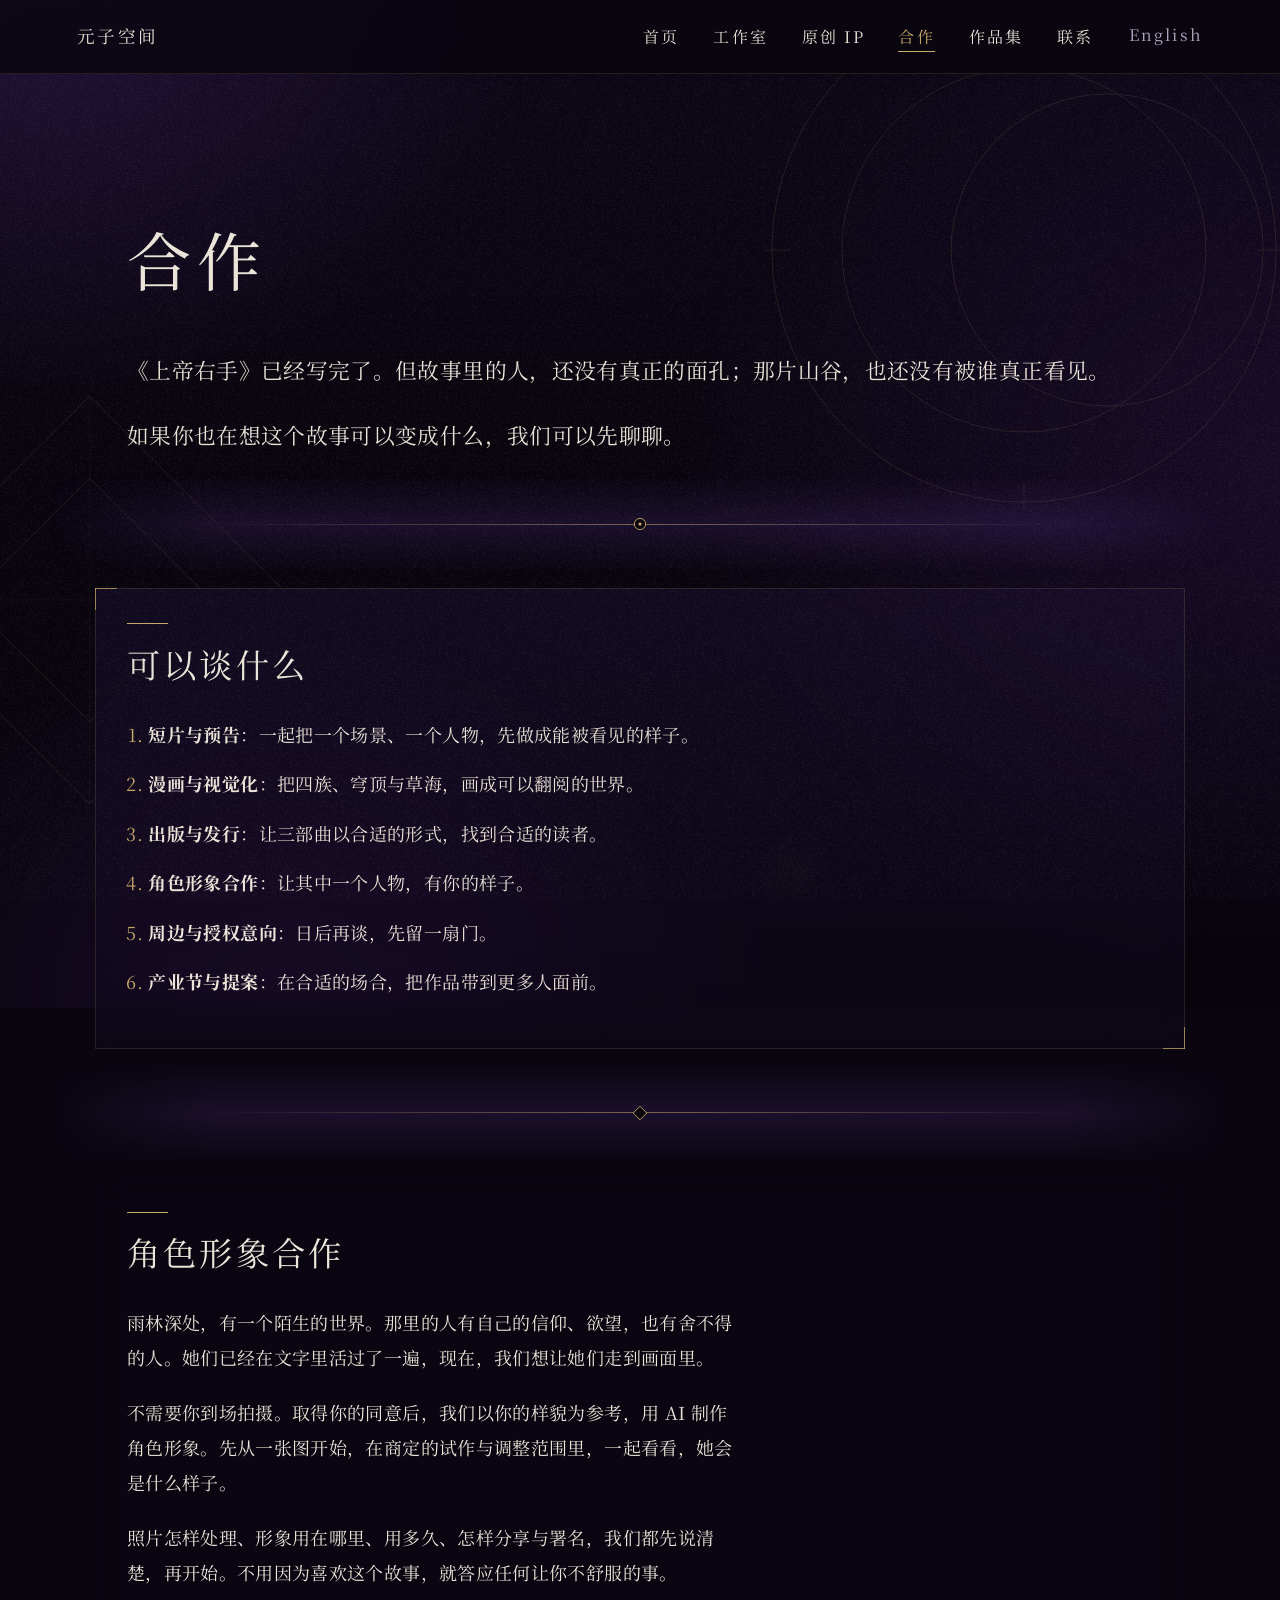
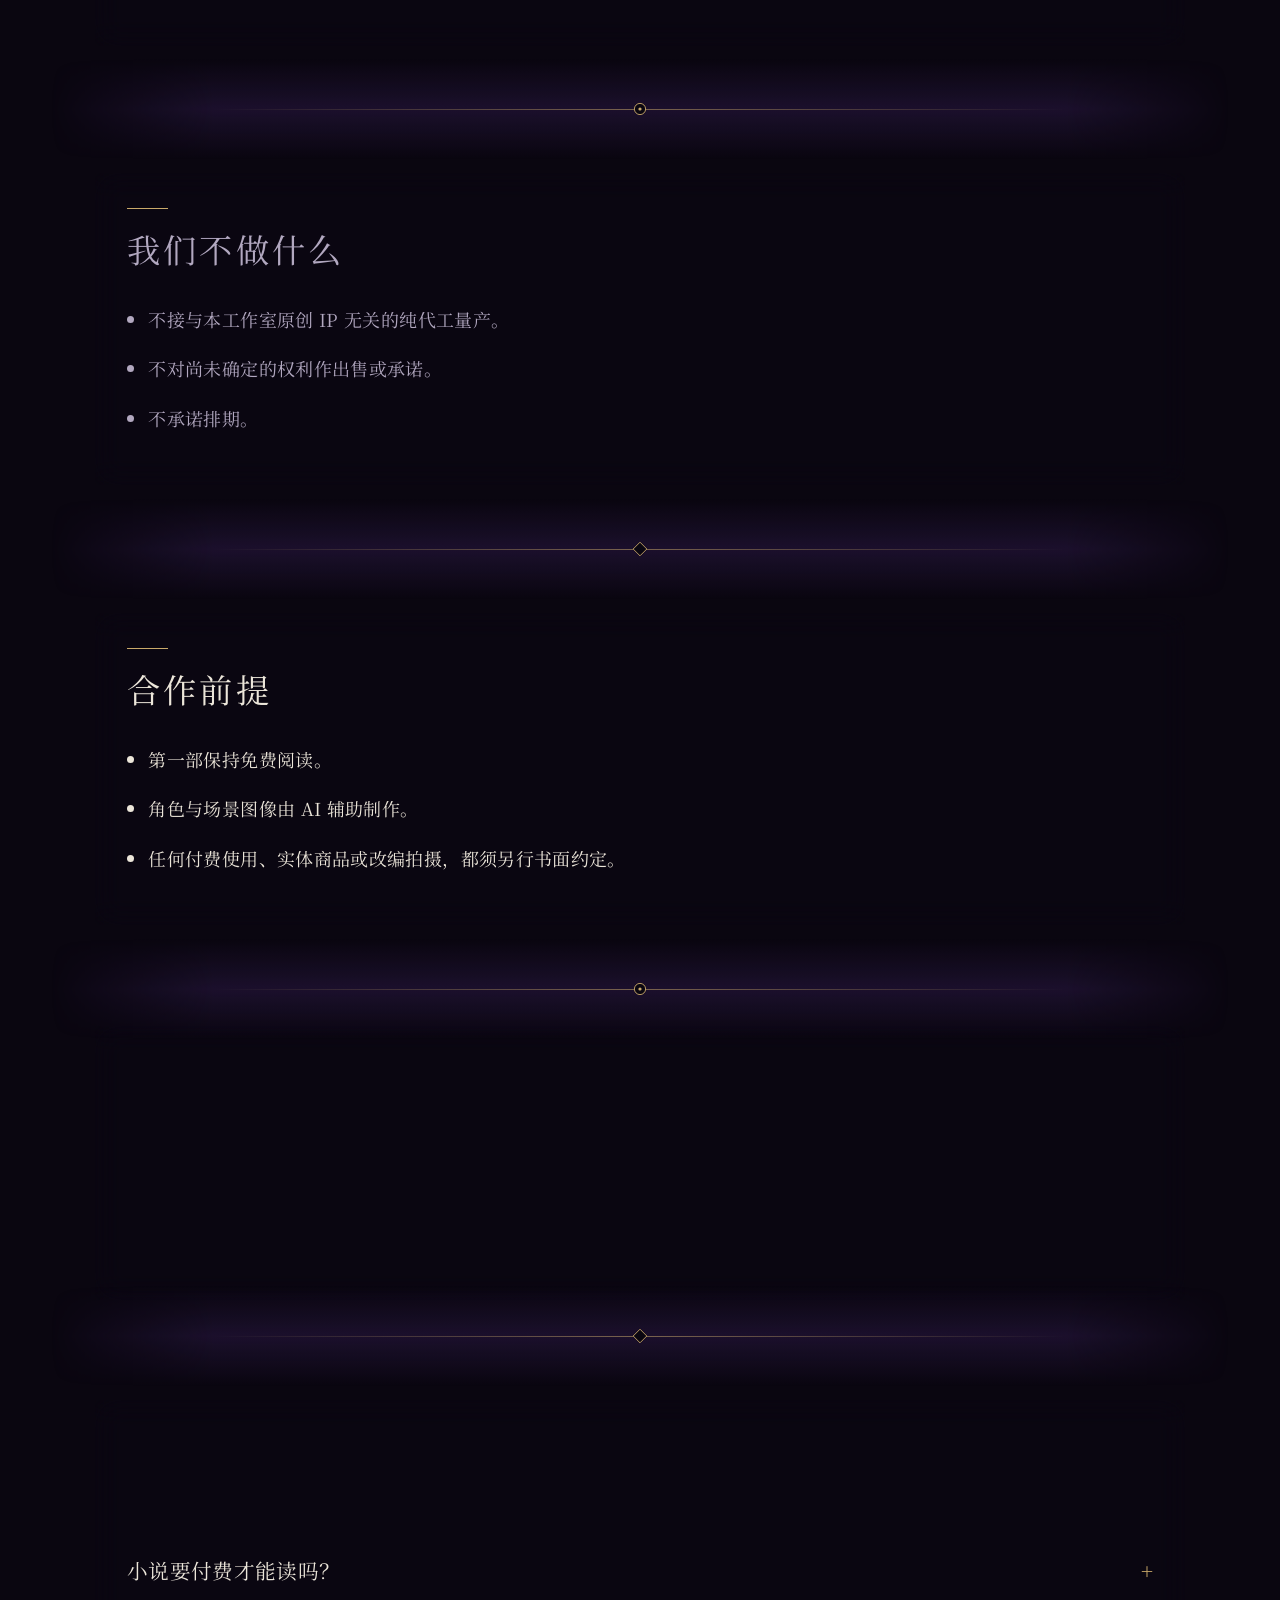
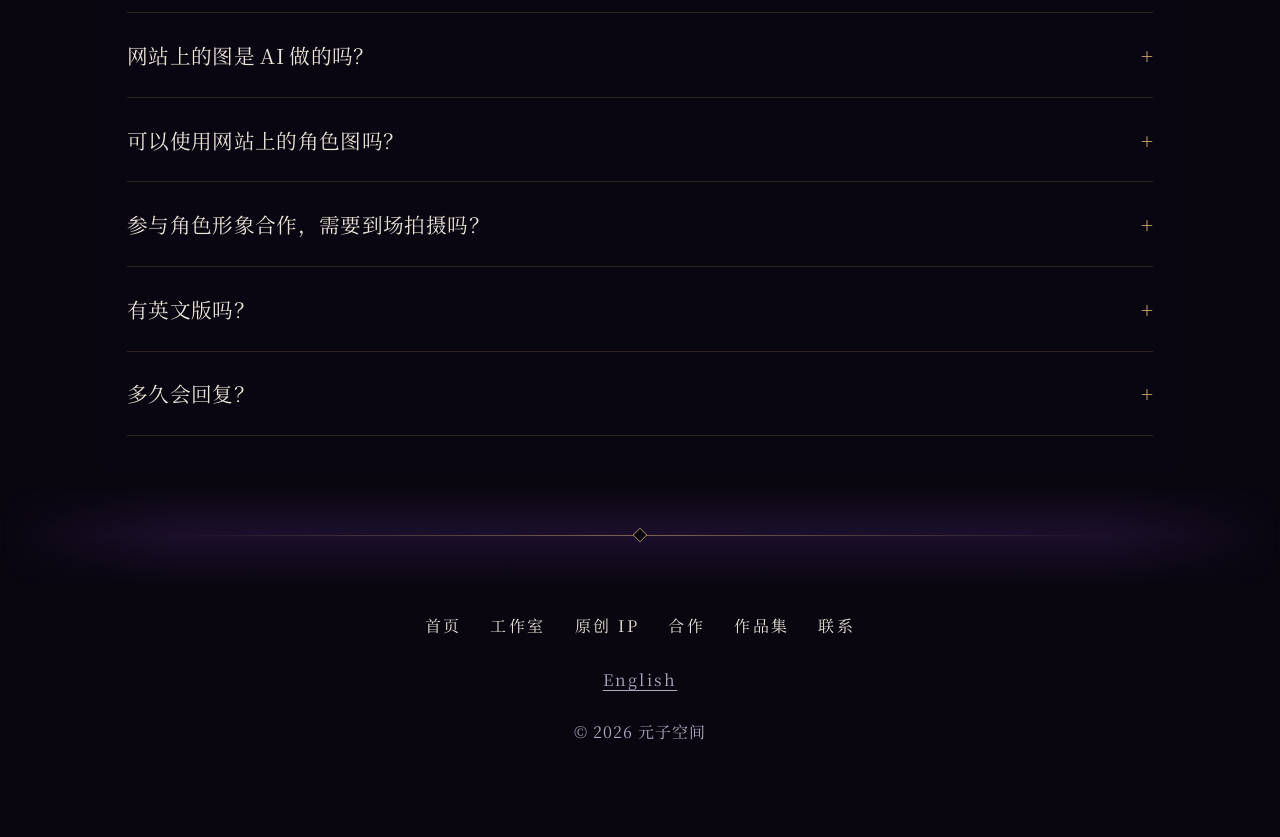
==== commit 789a2c8a: "Preview v2" ====
--- a/collaborate/index.html
+++ b/collaborate/index.html
@@ -52,6 +52,7 @@
   <p class="small">© 2026 元子空间</p>
 </footer>
 <script src="../assets/reveal.js"></script>
+<script src="../assets/geo.js"></script>
 <script src="../assets/nav.js"></script>
 </body>
 </html>
--- a/assets/style.css
+++ b/assets/style.css
@@ -351,12 +351,12 @@
 .big a{transition:color .5s var(--ease)}
 
 /* ---- 留白分主次；去掉区块间暗分割线 ---- */
-.block{padding:clamp(4rem,11vh,8rem) var(--pad)}
+.block{--bp:clamp(4rem,11vh,8rem);padding:var(--bp) var(--pad)}
 .block + .block{border-top:0}
 .page-head{padding-top:clamp(6rem,16vh,11rem);padding-bottom:clamp(2rem,5vh,4rem)}
-.block.related,.block.contact-strip{padding-top:clamp(2.5rem,6vh,4.5rem);padding-bottom:clamp(2.5rem,6vh,4.5rem)}
-.block.center:has(.chips){padding-top:clamp(2rem,5vh,3.5rem);padding-bottom:clamp(2rem,5vh,3.5rem)}
-.block.center:has(.big){padding-top:clamp(5rem,14vh,10rem);padding-bottom:clamp(5rem,14vh,10rem)}
+.block.related,.block.contact-strip{--bp:clamp(3.5rem,8vh,5.5rem);padding-top:var(--bp);padding-bottom:var(--bp)}
+.block.center:has(.chips){--bp:clamp(2rem,5vh,3.5rem);padding-top:var(--bp);padding-bottom:var(--bp)}
+.block.center:has(.big){--bp:clamp(5rem,14vh,10rem);padding-top:var(--bp);padding-bottom:var(--bp)}
 .prose p{max-width:34em}
 
 /* 书卡 */
@@ -429,8 +429,15 @@
 @media (max-width:768px),(orientation:portrait){
   .hero-media{-webkit-mask-image:linear-gradient(180deg,transparent 0,#000 16%,#000 82%,transparent 100%);mask-image:linear-gradient(180deg,transparent 0,#000 16%,#000 82%,transparent 100%)}
   .hero-text{max-width:none}
+  html[lang="en"] .hero-text{max-width:none}
+  .hero-text .btns{flex-wrap:wrap}
   .hero-text .btns .btn{flex:1 1 auto;padding:.8em 1.2em;white-space:nowrap}
   .hero-title,html[lang="en"] .hero-title{font-size:min(5vw,1.5rem)}
+  /* 覆盖块里未加媒体查询的两栏设定（.ip-card / .spec）会盖掉文件前部的手机单栏，这里重新声明 */
+  .two-col,.compare,.ip-card{grid-template-columns:1fr;gap:1.6rem}
+  .ip-card .cover{max-width:260px}
+  .spec{grid-template-columns:1fr;gap:.2em}
+  .spec dd{margin-bottom:1em}
 }
 
 /* ---- 滚动淡入（assets/reveal.js 给元素加 .rv，进入视口加 .in；一次只动一样，错峰出现） ---- */
@@ -489,19 +496,16 @@
 @media (max-width:760px){
   body{font-size:17px}
   html[lang="en"] body{font-size:19px}
-  .block{padding:clamp(3.2rem,9vh,5rem) var(--pad)}
+  .block{--bp:clamp(3.2rem,9vh,5rem);padding:var(--bp) var(--pad)}
+  .block.related,.block.contact-strip{--bp:3.4rem}
   .brand{font-size:1.05rem}
   .lang-bar{font-size:1rem;min-height:44px;display:inline-flex;align-items:center}
   .chips span{border:1px solid rgba(201,169,106,.3);padding:.7em .6em}
   .chips span:first-child{border-left:1px solid rgba(201,169,106,.3)}
   .btns .btn,.cta-row .btn{flex:1 1 100%}
-  /* 菜单：展开/收起做 .5s 柔和过渡，而不是瞬间出现 */
-  .js .site-nav{display:flex;max-height:0;opacity:0;overflow:hidden;visibility:hidden;margin-top:-1rem;
-    transition:max-height .5s var(--ease),opacity .4s var(--ease),margin-top .5s var(--ease),visibility 0s linear .5s}
-  .js .site-nav.open{max-height:560px;opacity:1;visibility:visible;margin-top:0;transition-delay:0s}
-  .site-nav{gap:1rem}
-  .site-nav ul{gap:.4rem}
-  .site-nav ul a{display:inline-block;padding:.45em 0}
+  .two-col,.compare,.ip-card{grid-template-columns:1fr;gap:1.6rem}
+  .ip-card .cover{max-width:260px}
+  /* 菜单过渡保留在下方 1100 查询中（字号加大后 768 宽桌面导航已放不下） */
   .spec{grid-template-columns:1fr;gap:.2em}
   .spec dd{margin-bottom:1em}
   .char-stage{--cw:clamp(150px,52vw,210px);height:clamp(330px,88vw,380px)}
@@ -513,8 +517,18 @@
   .char-caption{min-height:10em}
   .char-modal-box{margin:.6rem;padding:1rem}
 }
-@media (max-width:1100px) and (min-width:761px){
-  .site-nav,.site-nav ul{gap:1.3rem}
+/* 覆盖块把导航字号从 .86rem 提到 1rem 后，1100 以下横排会换行或溢出，改为与手机相同的汉堡菜单 */
+@media (max-width:1100px){
+  .menu-btn{display:inline-block;order:3;margin-left:.55rem}
+  .lang-bar{display:inline-flex;align-items:center;order:2;margin-left:auto;padding:.4em 0;white-space:nowrap;min-height:44px}
+  .brand{order:1}
+  .site-nav{order:4;flex-direction:column;align-items:flex-start;gap:1rem;width:100%}
+  .site-nav > .lang{display:none}
+  .site-nav ul{flex-direction:column;gap:.4rem;width:100%}
+  .site-nav ul a{display:inline-block;padding:.45em 0}
+  .js .site-nav{display:flex;max-height:0;opacity:0;overflow:hidden;visibility:hidden;margin-top:-1rem;
+    transition:max-height .5s var(--ease),opacity .4s var(--ease),margin-top .5s var(--ease),visibility 0s linear .5s}
+  .js .site-nav.open{max-height:560px;opacity:1;visibility:visible;margin-top:0;transition-delay:0s}
 }
 
 /* ---- 尊重 prefers-reduced-motion：全部过渡与漂移关闭 ---- */
@@ -523,3 +537,73 @@
   .rv-on .rv{opacity:1;transform:none;transition:none}
   .btn,.btn::after,a,.char-slot,.char-caption,.char-modal,.char-modal-box,.faq summary::after,.js .site-nav{transition:none!important}
 }
+
+
+/* =====================================================================
+   PREMIUM v2（本地预览 2026-11-25）— 在 v1 基础上追加：图片融入背景 / 文字磨砂框 / 段间过渡 / 几何视差
+   保留：暗紫 + 金 + 青点缀、柔和过渡、手机修复。装饰全部 aria-hidden / pointer-events:none。
+   ===================================================================== */
+:root{
+  --gc:rgba(201,169,106,.72);                       /* 角饰金线 */
+  --fade:linear-gradient(90deg,transparent 0,#000 15%,#000 85%,transparent 100%),
+         linear-gradient(180deg,transparent 0,#000 13%,#000 84%,transparent 100%);   /* 图片四周渐隐 */
+  --corners:linear-gradient(var(--gc),var(--gc)) left top/22px 1px no-repeat,
+            linear-gradient(var(--gc),var(--gc)) left top/1px 22px no-repeat,
+            linear-gradient(var(--gc),var(--gc)) right bottom/22px 1px no-repeat,
+            linear-gradient(var(--gc),var(--gc)) right bottom/1px 22px no-repeat;
+  --sym-diamond:url("data:image/svg+xml,%3Csvg xmlns='http://www.w3.org/2000/svg' width='16' height='16' viewBox='0 0 16 16'%3E%3Cpath d='M8 1.2 14.8 8 8 14.8 1.2 8Z' fill='%230a0610' stroke='%23c9a96a' stroke-opacity='.9'/%3E%3C/svg%3E");
+  --sym-ring:url("data:image/svg+xml,%3Csvg xmlns='http://www.w3.org/2000/svg' width='16' height='16' viewBox='0 0 16 16'%3E%3Ccircle cx='8' cy='8' r='5.6' fill='%230a0610' stroke='%23c9a96a' stroke-opacity='.9'/%3E%3Ccircle cx='8' cy='8' r='1.6' fill='%23c9a96a'/%3E%3C/svg%3E");
+  --sym:var(--sym-diamond);
+}
+
+/* ---- 1) 图片与背景衔接：四周 mask 渐隐 + 与图主色相近的柔和光晕，不再是硬边方块 ---- */
+.cover{position:relative;isolation:isolate;overflow:visible;box-shadow:none;background:transparent}
+.cover::after{display:none}
+.cover::before{content:"";position:absolute;inset:-14% -24%;z-index:-1;pointer-events:none;
+  background:radial-gradient(closest-side,rgba(78,128,118,.38),rgba(196,142,84,.14) 58%,rgba(0,0,0,0) 100%);filter:blur(14px)}
+.cover img,.char-slot img,.char-modal-img img{-webkit-mask-image:var(--fade);mask-image:var(--fade);-webkit-mask-composite:source-in;mask-composite:intersect}
+.char-stage::before{content:"";position:absolute;left:50%;top:50%;width:80%;height:92%;transform:translate(-50%,-50%);pointer-events:none;
+  background:radial-gradient(closest-side,rgba(124,84,176,.32),rgba(201,169,106,.10) 56%,rgba(0,0,0,0) 100%);filter:blur(12px)}
+.char-slot,.char-slot.is-center{border:0;background:transparent;box-shadow:none}
+.char-slot:active{outline:1px solid rgba(95,212,200,.8);outline-offset:-8px}
+.char-modal-box{border-color:rgba(201,169,106,.22)}
+
+/* ---- 2) 文字分层：正文放进半透明深紫磨砂框 + 极细金边 + 左上/右下角饰 ---- */
+.block{position:relative;isolation:isolate}
+.block::before{content:"";position:absolute;z-index:-1;pointer-events:none;
+  top:max(1.2rem,calc(var(--bp) - 2.2rem));bottom:max(1.2rem,calc(var(--bp) - 2.2rem));
+  left:calc(var(--pad) - 2rem);right:calc(var(--pad) - 2rem);
+  border:1px solid rgba(201,169,106,.16);
+  background:var(--corners),linear-gradient(180deg,rgba(28,16,48,.74),rgba(16,9,28,.68));
+  background-origin:border-box}
+@supports ((-webkit-backdrop-filter:blur(1px)) or (backdrop-filter:blur(1px))){
+  .block::before{background:var(--corners),linear-gradient(180deg,rgba(28,16,48,.50),rgba(16,9,28,.44));background-origin:border-box;
+    -webkit-backdrop-filter:blur(14px) saturate(1.12);backdrop-filter:blur(14px) saturate(1.12)}
+}
+.page-head::before,.block.center::before,.cta-row::before{display:none}
+
+/* ---- 3) 段间过渡：渐变过渡带 + 细金线 + 小几何符号（菱形/圆环交替） ---- */
+.block + .block::after,.site-footer::before{content:"";position:absolute;left:0;right:0;top:-50px;height:100px;pointer-events:none;z-index:-1;
+  background:var(--sym) center/16px 16px no-repeat,
+             linear-gradient(90deg,transparent,rgba(201,169,106,.55) 50%,transparent) center/72% 1px no-repeat,
+             linear-gradient(180deg,transparent,rgba(96,56,156,.20) 50%,transparent);
+  -webkit-mask-image:linear-gradient(90deg,transparent 0,#000 14%,#000 86%,transparent 100%);
+  mask-image:linear-gradient(90deg,transparent 0,#000 14%,#000 86%,transparent 100%)}
+main > .block:nth-of-type(even)::after{--sym:var(--sym-ring)}
+.site-footer{position:relative;isolation:isolate;border-top:0}
+
+/* ---- 3b) 背景几何线框（assets/geo.js 注入；固定层，滚动时比正文慢；手机减弱并静止；reduced-motion 不注入） ---- */
+.geo{position:fixed;inset:0;overflow:hidden;z-index:-1;pointer-events:none}
+.geo svg{position:absolute;left:0;top:0;fill:none;stroke:#c9a96a;stroke-width:1;will-change:transform,opacity;opacity:0}
+.geo svg *{vector-effect:non-scaling-stroke}
+.geo .dot{fill:#c9a96a;stroke:none}
+
+/* 手机：磨砂改为纯半透明底（省电），角饰缩小，框更贴边 */
+@media (max-width:768px){
+  .block::before{left:calc(var(--pad) - 1rem);right:calc(var(--pad) - 1rem);
+    background:linear-gradient(var(--gc),var(--gc)) left top/16px 1px no-repeat,linear-gradient(var(--gc),var(--gc)) left top/1px 16px no-repeat,
+      linear-gradient(var(--gc),var(--gc)) right bottom/16px 1px no-repeat,linear-gradient(var(--gc),var(--gc)) right bottom/1px 16px no-repeat,
+      linear-gradient(180deg,rgba(28,16,48,.70),rgba(16,9,28,.64));
+    background-origin:border-box;-webkit-backdrop-filter:none;backdrop-filter:none}
+}
+@media (prefers-reduced-motion:reduce){.geo{display:none}}
